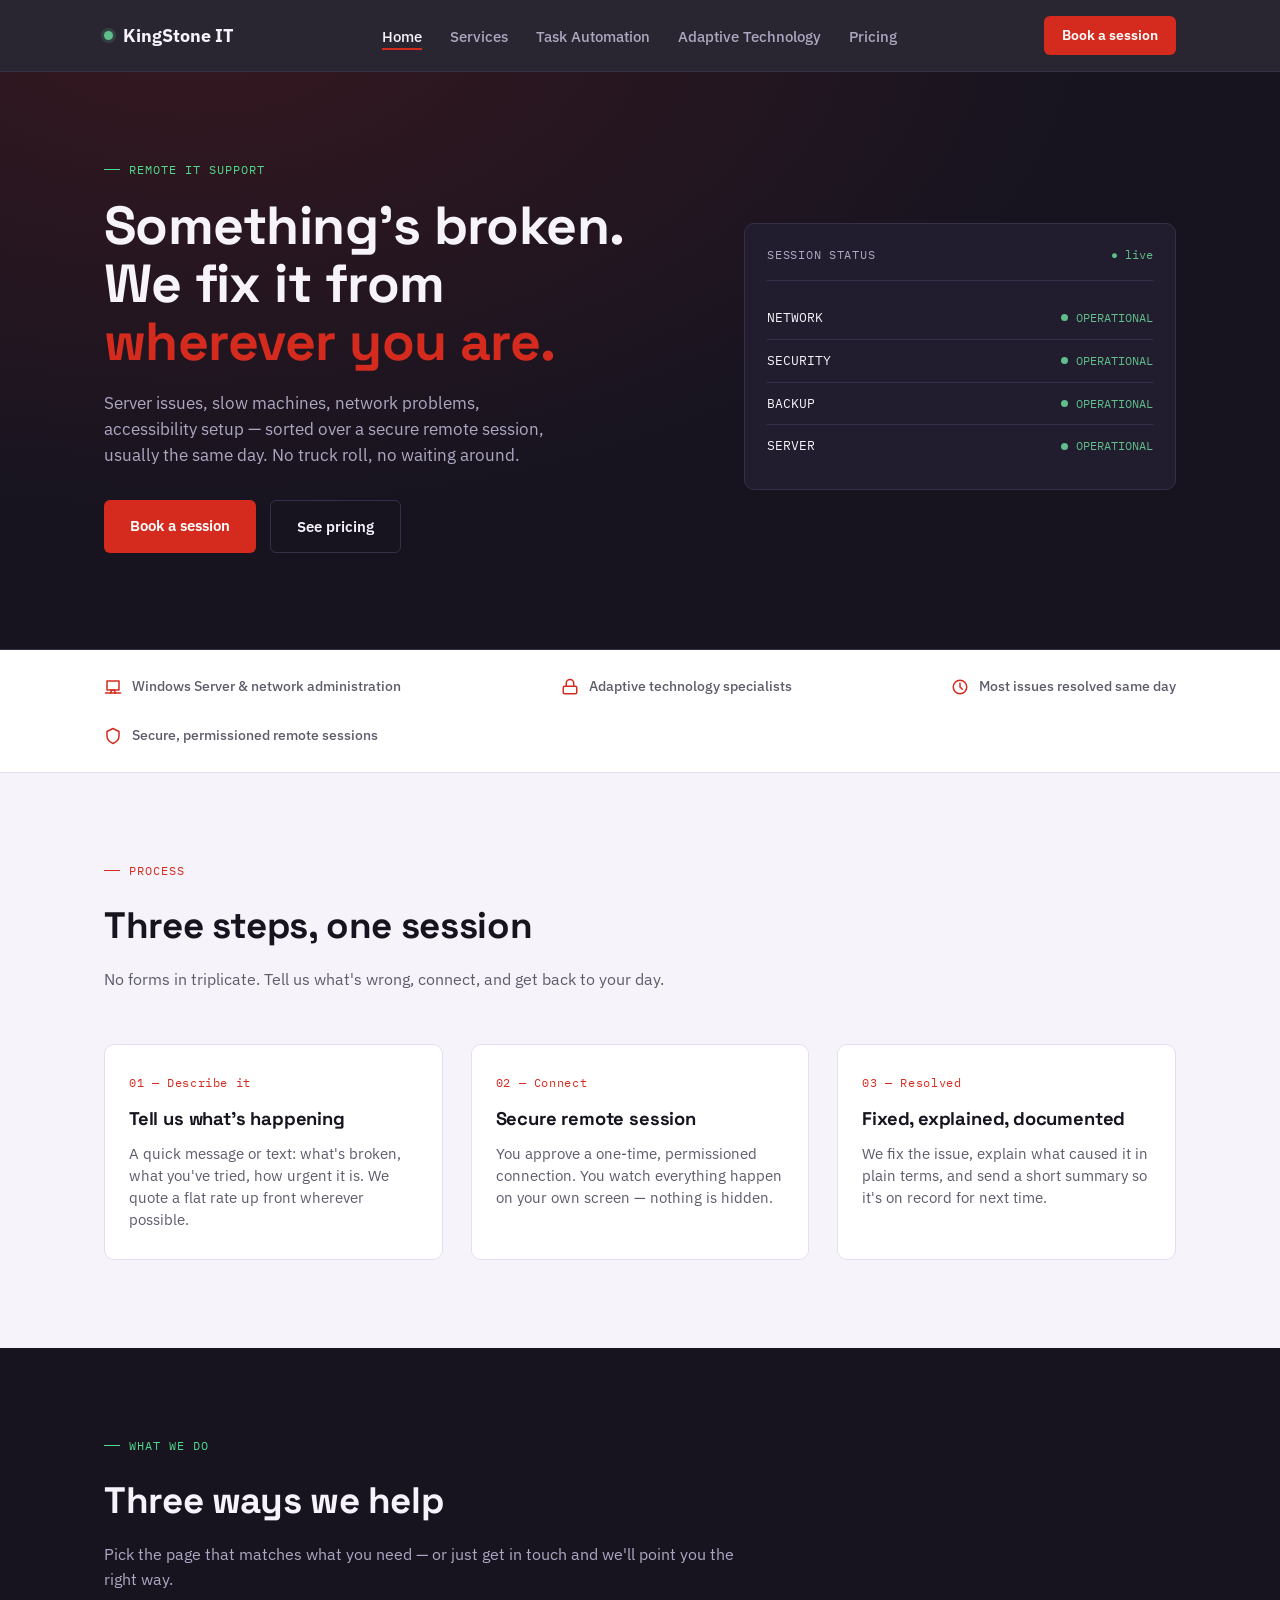
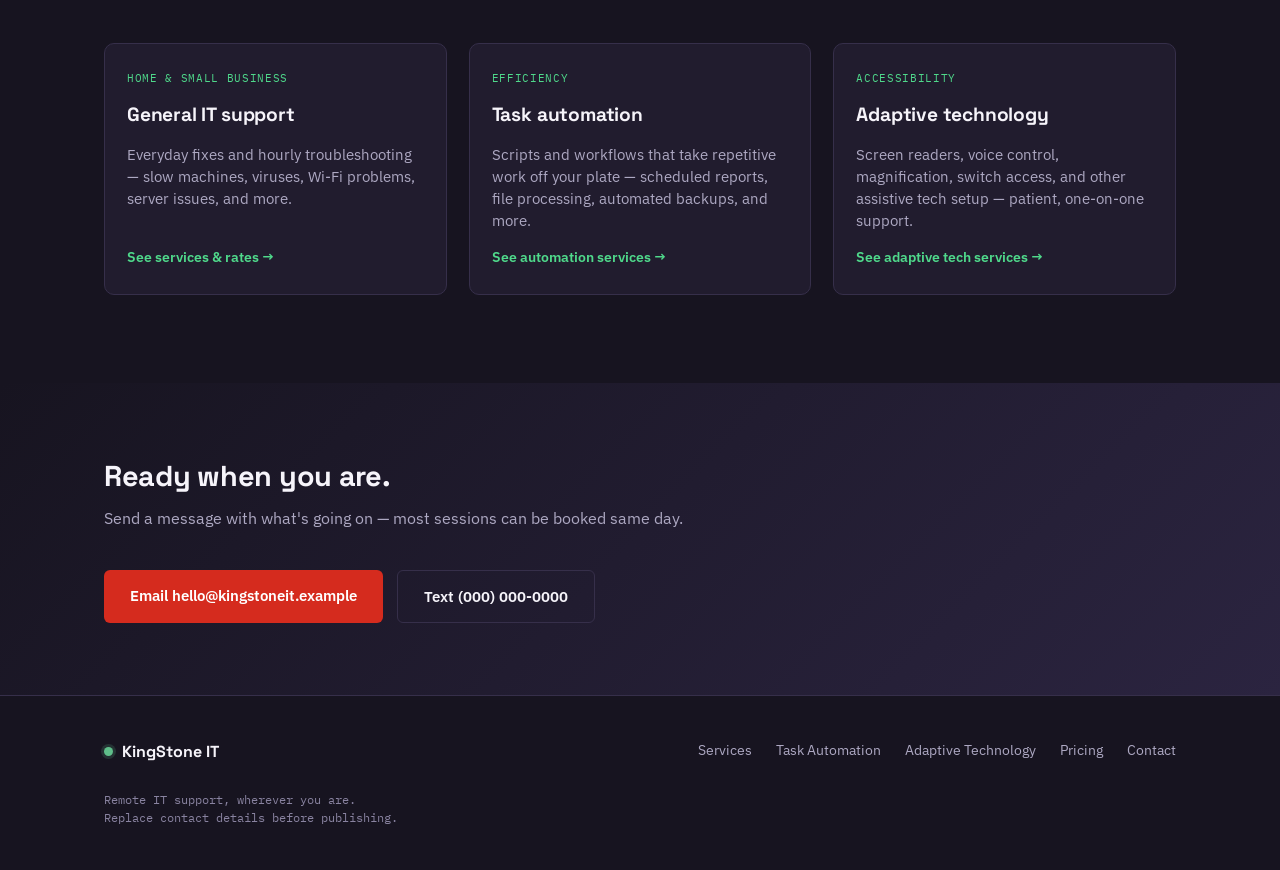
==== index.html @ d677c77c "Initial commit" ====
<!DOCTYPE html>
<html lang="en">
<head>
<meta charset="UTF-8">
<meta name="viewport" content="width=device-width, initial-scale=1.0">
<title>KingStone IT — Remote IT Support</title>
<meta name="description" content="Remote IT support for home, small business, and adaptive technology needs. Most sessions resolved the same day.">
<link rel="preconnect" href="https://fonts.googleapis.com">
<link rel="preconnect" href="https://fonts.gstatic.com" crossorigin>
<link href="https://fonts.googleapis.com/css2?family=Space+Grotesk:wght@500;600;700&family=IBM+Plex+Sans:wght@400;500;600&family=IBM+Plex+Mono:wght@400;500&display=swap" rel="stylesheet">
<link href="https://assets.calendly.com/assets/external/widget.css" rel="stylesheet">
<link rel="stylesheet" href="styles.css">
<link rel="stylesheet" href="automation-theme.css">
</head>
<body>
<a href="#main-content" class="skip-link">Skip to main content</a>

<nav aria-label="Primary">
  <div class="nav-inner">
    <a href="index.html" class="brand"><span class="brand-dot" aria-hidden="true"></span> KingStone IT</a>
    <ul class="nav-links" id="navLinks">
      <li><a href="index.html" aria-current="page">Home</a></li>
      <li><a href="services.html">Services</a></li>
      <li><a href="task-automation.html">Task Automation</a></li>
      <li><a href="adaptive-technology.html">Adaptive Technology</a></li>
      <li><a href="pricing.html">Pricing</a></li>
    </ul>
    <div style="display:flex; align-items:center; gap:10px;">
      <a href="https://calendly.com/kingstoneit/session" target="_blank" rel="noopener" class="nav-cta" onclick="return openCalendly(event)">Book a session</a>
      <button class="nav-toggle" id="navToggle" aria-label="Toggle menu" aria-controls="navLinks" aria-expanded="false">MENU</button>
    </div>
  </div>
</nav>

<header class="hero">
  <div class="wrap hero-grid">
    <div>
      <div class="eyebrow">Remote IT support</div>
      <h1>Something's broken.<br>We fix it from <em>wherever you are.</em></h1>
      <p class="lede">Server issues, slow machines, network problems, accessibility setup — sorted over a secure remote session, usually the same day. No truck roll, no waiting around.</p>
      <div class="hero-ctas">
        <a href="https://calendly.com/kingstoneit/session" target="_blank" rel="noopener" class="btn-primary" onclick="return openCalendly(event)">Book a session</a>
        <a href="pricing.html" class="btn-ghost">See pricing</a>
      </div>
    </div>
    <div class="board" role="img" aria-label="System status panel showing network, security, backup, and server as operational">
      <div class="board-head" aria-hidden="true">
        <span>Session status</span>
        <span>● live</span>
      </div>
      <div class="board-row" aria-hidden="true">
        <span class="label">NETWORK</span>
        <span class="status"><span class="pulse-dot"></span>OPERATIONAL</span>
      </div>
      <div class="board-row" aria-hidden="true">
        <span class="label">SECURITY</span>
        <span class="status"><span class="pulse-dot"></span>OPERATIONAL</span>
      </div>
      <div class="board-row" aria-hidden="true">
        <span class="label">BACKUP</span>
        <span class="status"><span class="pulse-dot"></span>OPERATIONAL</span>
      </div>
      <div class="board-row" aria-hidden="true">
        <span class="label">SERVER</span>
        <span class="status"><span class="pulse-dot"></span>OPERATIONAL</span>
      </div>
    </div>
  </div>
</header>

<main id="main-content">

<div class="trust">
  <div class="wrap trust-inner">
    <div class="trust-item">
      <svg aria-hidden="true" focusable="false" width="18" height="18" viewBox="0 0 24 24" fill="none" stroke-width="2" stroke-linecap="round" stroke-linejoin="round"><path d="M4 4h16v12H4z"/><path d="M2 20h20"/><path d="M9 20l1-4h4l1 4"/></svg>
      Windows Server &amp; network administration
    </div>
    <div class="trust-item">
      <svg aria-hidden="true" focusable="false" width="18" height="18" viewBox="0 0 24 24" fill="none" stroke-width="2" stroke-linecap="round" stroke-linejoin="round"><rect x="3" y="11" width="18" height="10" rx="2"/><path d="M7 11V7a5 5 0 0110 0v4"/></svg>
      Adaptive technology specialists
    </div>
    <div class="trust-item">
      <svg aria-hidden="true" focusable="false" width="18" height="18" viewBox="0 0 24 24" fill="none" stroke-width="2" stroke-linecap="round" stroke-linejoin="round"><circle cx="12" cy="12" r="9"/><path d="M12 7v5l3 3"/></svg>
      Most issues resolved same day
    </div>
    <div class="trust-item">
      <svg aria-hidden="true" focusable="false" width="18" height="18" viewBox="0 0 24 24" fill="none" stroke-width="2" stroke-linecap="round" stroke-linejoin="round"><path d="M12 2l8 4v6c0 5-3.5 8-8 10-4.5-2-8-5-8-10V6z"/></svg>
      Secure, permissioned remote sessions
    </div>
  </div>
</div>

<section class="how" id="how">
  <div class="wrap">
    <div class="section-head">
      <div class="eyebrow">Process</div>
      <h2>Three steps, one session</h2>
      <p>No forms in triplicate. Tell us what's wrong, connect, and get back to your day.</p>
    </div>
    <div class="steps">
      <div class="step">
        <div class="step-num mono">01 — Describe it</div>
        <h3>Tell us what's happening</h3>
        <p>A quick message or text: what's broken, what you've tried, how urgent it is. We quote a flat rate up front wherever possible.</p>
      </div>
      <div class="step">
        <div class="step-num mono">02 — Connect</div>
        <h3>Secure remote session</h3>
        <p>You approve a one-time, permissioned connection. You watch everything happen on your own screen — nothing is hidden.</p>
      </div>
      <div class="step">
        <div class="step-num mono">03 — Resolved</div>
        <h3>Fixed, explained, documented</h3>
        <p>We fix the issue, explain what caused it in plain terms, and send a short summary so it's on record for next time.</p>
      </div>
    </div>
  </div>
</section>

<section class="dark-section" id="services">
  <div class="wrap">
    <div class="section-head">
      <div class="eyebrow">What we do</div>
      <h2>Three ways we help</h2>
      <p>Pick the page that matches what you need — or just get in touch and we'll point you the right way.</p>
    </div>
    <div class="service-grid">
      <div class="service-card">
        <div class="tag">Home &amp; small business</div>
        <h3>General IT support</h3>
        <p class="desc">Everyday fixes and hourly troubleshooting — slow machines, viruses, Wi-Fi problems, server issues, and more.</p>
        <a href="services.html" class="card-link">See services &amp; rates →</a>
      </div>
      <div class="service-card">
        <div class="tag">Efficiency</div>
        <h3>Task automation</h3>
        <p class="desc">Scripts and workflows that take repetitive work off your plate — scheduled reports, file processing, automated backups, and more.</p>
        <a href="task-automation.html" class="card-link">See automation services →</a>
      </div>
      <div class="service-card">
        <div class="tag">Accessibility</div>
        <h3>Adaptive technology</h3>
        <p class="desc">Screen readers, voice control, magnification, switch access, and other assistive tech setup — patient, one-on-one support.</p>
        <a href="adaptive-technology.html" class="card-link">See adaptive tech services →</a>
      </div>
    </div>
  </div>
</section>

<div class="cta-band" id="contact">
  <div class="wrap cta-band-inner">
    <div>
      <h2>Ready when you are.</h2>
      <p>Send a message with what's going on — most sessions can be booked same day.</p>
    </div>
    <div style="display:flex; gap:14px; flex-wrap:wrap;">
      <a href="mailto:hello@kingstoneit.example" class="btn-primary">Email hello@kingstoneit.example</a>
      <a href="sms:+10000000000" class="btn-ghost">Text (000) 000-0000</a>
    </div>
  </div>
</div>

</main>

<footer>
  <div class="wrap footer-inner">
    <div>
      <div class="footer-brand"><span class="brand-dot" aria-hidden="true"></span> KingStone IT</div>
      <p class="footer-note">Remote IT support, wherever you are.<br>Replace contact details before publishing.</p>
    </div>
    <ul class="footer-links">
      <li><a href="services.html">Services</a></li>
      <li><a href="task-automation.html">Task Automation</a></li>
      <li><a href="adaptive-technology.html">Adaptive Technology</a></li>
      <li><a href="pricing.html">Pricing</a></li>
      <li><a href="#contact">Contact</a></li>
    </ul>
  </div>
</footer>

<script src="https://assets.calendly.com/assets/external/widget.js" type="text/javascript" async></script>
<script src="script.js"></script>
</body>
</html>
---- styles.css ----
:root{
  --ink:#10171F;
  --ink-2:#1A232D;
  --ink-3:#242F3B;
  --paper:#F5F3EE;
  --paper-2:#FFFFFF;
  --teal:#4FA8D6;
  --copper:#C13D2F;
  --copper-dark:#A02F23;
  --amber:#E8A33D;
  --ok-green:#5FBE8A;
  --slate:#5B6672;
  --slate-light:#A9B4BE;
  --border-light:#E4E0D6;
  --border-dark:#2E3946;
  --radius:10px;
}

*{box-sizing:border-box;}
html{scroll-behavior:smooth;}
body{
  margin:0;
  font-family:'IBM Plex Sans', sans-serif;
  color:var(--ink);
  background:var(--paper);
  line-height:1.5;
  -webkit-font-smoothing:antialiased;
}
h1,h2,h3{
  font-family:'Space Grotesk', sans-serif;
  margin:0;
  letter-spacing:-0.01em;
}
.mono{font-family:'IBM Plex Mono', monospace;}
a{color:inherit;}
img{max-width:100%;display:block;}
.wrap{
  max-width:1120px;
  margin:0 auto;
  padding:0 24px;
}
:focus-visible{
  outline:2px solid var(--teal);
  outline-offset:3px;
}
.skip-link{
  position:absolute;
  left:12px;
  top:-60px;
  background:var(--paper-2);
  color:var(--ink);
  padding:12px 18px;
  border-radius:6px;
  font-weight:600;
  font-size:0.9rem;
  text-decoration:none;
  z-index:100;
  transition:top .15s ease;
}
.skip-link:focus{top:12px;}

/* ---------- NAV ---------- */
nav{
  position:sticky;
  top:0;
  z-index:50;
  background:rgba(16,23,31,0.92);
  backdrop-filter:blur(8px);
  border-bottom:1px solid var(--border-dark);
}
.nav-inner{
  display:flex;
  align-items:center;
  justify-content:space-between;
  padding:16px 24px;
  max-width:1120px;
  margin:0 auto;
}
.brand{
  display:flex;
  align-items:center;
  gap:10px;
  color:var(--paper);
  font-weight:700;
  font-size:1.15rem;
  text-decoration:none;
}
.brand-dot{
  width:9px;height:9px;border-radius:50%;
  background:var(--ok-green);
  box-shadow:0 0 0 3px rgba(95,190,138,0.18);
}
.nav-links{
  display:flex;
  gap:28px;
  list-style:none;
  margin:0;padding:0;
}
.nav-links a{
  color:var(--slate-light);
  text-decoration:none;
  font-size:0.92rem;
  font-weight:500;
  transition:color .15s ease;
}
.nav-links a:hover{color:var(--paper);}
.nav-links a[aria-current="page"]{color:var(--paper); border-bottom:2px solid var(--copper); padding-bottom:2px;}
.nav-cta{
  background:var(--copper);
  color:#fff;
  padding:9px 18px;
  border-radius:6px;
  font-weight:600;
  font-size:0.88rem;
  text-decoration:none;
  white-space:nowrap;
  transition:background .15s ease;
}
.nav-cta:hover{background:var(--copper-dark);}
.nav-toggle{display:none;}

/* ---------- PAGE HERO (interior pages) ---------- */
.page-hero{
  background:
    radial-gradient(ellipse 900px 500px at 15% -10%, rgba(79,168,214,0.10), transparent),
    var(--ink);
  color:var(--paper);
  padding:64px 0 68px;
  border-bottom:1px solid var(--border-dark);
}
.page-hero h1{
  font-size:clamp(2rem, 4vw, 2.9rem);
  line-height:1.1;
  font-weight:700;
  max-width:22ch;
}
.page-hero p.lede{
  margin-top:18px;
  font-size:1.05rem;
  color:var(--slate-light);
  max-width:56ch;
}
.page-hero .hero-ctas{margin-top:28px;}

/* ---------- HOME HERO ---------- */
.hero{
  background:
    radial-gradient(ellipse 900px 500px at 15% -10%, rgba(79,168,214,0.10), transparent),
    var(--ink);
  color:var(--paper);
  padding:88px 0 96px;
  border-bottom:1px solid var(--border-dark);
}
.hero-grid{
  display:grid;
  grid-template-columns:1.15fr 0.85fr;
  gap:56px;
  align-items:center;
}
.eyebrow{
  font-family:'IBM Plex Mono', monospace;
  font-size:0.78rem;
  letter-spacing:0.08em;
  text-transform:uppercase;
  color:var(--teal);
  display:flex;
  align-items:center;
  gap:9px;
  margin-bottom:18px;
}
.eyebrow::before{
  content:"";
  width:16px;height:1px;
  background:var(--teal);
}
.hero h1{
  font-size:clamp(2.1rem, 4.4vw, 3.35rem);
  line-height:1.08;
  font-weight:700;
}
.hero h1 em{font-style:normal; color:var(--copper);}
.hero p.lede{
  margin-top:20px;
  font-size:1.08rem;
  color:var(--slate-light);
  max-width:46ch;
}
.hero-ctas{
  display:flex;
  gap:14px;
  margin-top:32px;
  flex-wrap:wrap;
}
.btn-primary{
  background:var(--copper);
  color:#fff;
  padding:14px 26px;
  border-radius:6px;
  font-weight:600;
  text-decoration:none;
  font-size:0.95rem;
  display:inline-block;
  transition:background .15s ease, transform .15s ease;
}
.btn-primary:hover{background:var(--copper-dark); transform:translateY(-1px);}
.btn-ghost{
  border:1px solid var(--border-dark);
  color:var(--paper);
  padding:14px 26px;
  border-radius:6px;
  font-weight:600;
  text-decoration:none;
  font-size:0.95rem;
  display:inline-block;
  transition:border-color .15s ease, background .15s ease;
}
.btn-ghost:hover{border-color:var(--teal); background:rgba(79,168,214,0.08);}

/* status board — signature element */
.board{
  background:var(--ink-2);
  border:1px solid var(--border-dark);
  border-radius:var(--radius);
  padding:22px;
}
.board-head{
  display:flex;
  justify-content:space-between;
  align-items:center;
  padding-bottom:16px;
  margin-bottom:16px;
  border-bottom:1px solid var(--border-dark);
}
.board-head span:first-child{
  font-family:'IBM Plex Mono', monospace;
  font-size:0.75rem;
  letter-spacing:0.06em;
  color:var(--slate-light);
  text-transform:uppercase;
}
.board-head span:last-child{
  font-family:'IBM Plex Mono', monospace;
  font-size:0.72rem;
  color:var(--ok-green);
}
.board-row{
  display:flex;
  align-items:center;
  justify-content:space-between;
  padding:11px 0;
  border-bottom:1px solid var(--border-dark);
}
.board-row:last-child{border-bottom:none;}
.board-row .label{
  font-family:'IBM Plex Mono', monospace;
  font-size:0.83rem;
  color:var(--paper);
}
.board-row .status{
  display:flex;
  align-items:center;
  gap:8px;
  font-family:'IBM Plex Mono', monospace;
  font-size:0.75rem;
  color:var(--ok-green);
}
.pulse-dot{
  width:7px;height:7px;
  border-radius:50%;
  background:var(--ok-green);
  box-shadow:0 0 0 0 rgba(95,190,138,0.5);
  animation:pulse 2.4s ease-out infinite;
}
@keyframes pulse{
  0%{box-shadow:0 0 0 0 rgba(95,190,138,0.45);}
  70%{box-shadow:0 0 0 7px rgba(95,190,138,0);}
  100%{box-shadow:0 0 0 0 rgba(95,190,138,0);}
}
@media (prefers-reduced-motion: reduce){
  .pulse-dot{animation:none;}
  html{scroll-behavior:auto;}
}

/* ---------- TRUST BAR ---------- */
.trust{
  background:var(--paper-2);
  border-bottom:1px solid var(--border-light);
  padding:26px 0;
}
.trust-inner{
  display:flex;
  flex-wrap:wrap;
  gap:28px 40px;
  justify-content:space-between;
}
.trust-item{
  display:flex;
  align-items:center;
  gap:10px;
  font-size:0.88rem;
  color:var(--slate);
  font-weight:500;
}
.trust-item svg{flex:none;stroke:var(--copper);}

/* ---------- SECTION SHARED ---------- */
section{padding:88px 0;}
.section-head{
  max-width:640px;
  margin-bottom:52px;
}
.section-head .eyebrow{color:var(--copper);}
.section-head .eyebrow::before{background:var(--copper);}
.section-head h2{
  font-size:clamp(1.7rem, 3vw, 2.3rem);
  font-weight:700;
}
.section-head p{
  color:var(--slate);
  margin-top:14px;
  font-size:1.02rem;
}

/* ---------- HOW IT WORKS ---------- */
.how{background:var(--paper);}
.steps{
  display:grid;
  grid-template-columns:repeat(3,1fr);
  gap:28px;
}
.step{
  background:var(--paper-2);
  border:1px solid var(--border-light);
  border-radius:var(--radius);
  padding:28px 24px;
  position:relative;
}
.step-num{
  font-family:'IBM Plex Mono', monospace;
  font-size:0.78rem;
  color:var(--copper);
  letter-spacing:0.05em;
}
.step h3{font-size:1.15rem; margin-top:14px; margin-bottom:10px;}
.step p{color:var(--slate); font-size:0.92rem; margin:0;}

/* ---------- DARK SECTION VARIANT ---------- */
.dark-section{background:var(--ink); color:var(--paper);}
.dark-section .section-head .eyebrow{color:var(--teal);}
.dark-section .section-head .eyebrow::before{background:var(--teal);}
.dark-section .section-head p{color:var(--slate-light);}

/* ---------- SERVICE / OVERVIEW CARDS ---------- */
.service-grid{
  display:grid;
  grid-template-columns:repeat(3,1fr);
  gap:22px;
}
.service-grid.cols-2{grid-template-columns:repeat(2,1fr);}
.service-card{
  background:var(--ink-2);
  border:1px solid var(--border-dark);
  border-radius:var(--radius);
  padding:26px 22px;
  display:flex;
  flex-direction:column;
  gap:14px;
}
.service-card .tag{
  font-family:'IBM Plex Mono', monospace;
  font-size:0.7rem;
  text-transform:uppercase;
  letter-spacing:0.06em;
  color:var(--teal);
}
.service-card h3{font-size:1.2rem;}
.service-card p.desc{color:var(--slate-light); font-size:0.92rem; margin:0;}
.service-card ul{
  margin:0;
  padding:0;
  list-style:none;
  display:flex;
  flex-direction:column;
  gap:9px;
}
.service-card li{
  font-size:0.88rem;
  color:var(--slate-light);
  display:flex;
  justify-content:space-between;
  gap:12px;
  padding-bottom:9px;
  border-bottom:1px dashed var(--border-dark);
}
.service-card li:last-child{border-bottom:none;padding-bottom:0;}
.service-card li .price{
  font-family:'IBM Plex Mono', monospace;
  color:var(--paper);
  white-space:nowrap;
}
.service-card .card-link{
  margin-top:auto;
  color:var(--teal);
  font-weight:600;
  font-size:0.9rem;
  text-decoration:none;
  display:inline-flex;
  align-items:center;
  gap:6px;
}
.service-card .card-link:hover{text-decoration:underline;}

/* ---------- LIGHT CARDS (used on light-background sections) ---------- */
.light-card{
  background:var(--paper-2);
  border:1px solid var(--border-light);
  border-radius:var(--radius);
  padding:26px 22px;
  display:flex;
  flex-direction:column;
  gap:14px;
}
.light-card .tag{
  font-family:'IBM Plex Mono', monospace;
  font-size:0.7rem;
  text-transform:uppercase;
  letter-spacing:0.06em;
  color:var(--copper);
}
.light-card h3{font-size:1.2rem;}
.light-card ul{
  margin:0;
  padding:0;
  list-style:none;
  display:flex;
  flex-direction:column;
  gap:9px;
}
.light-card li{
  font-size:0.88rem;
  color:var(--slate);
  display:flex;
  justify-content:space-between;
  gap:12px;
  padding-bottom:9px;
  border-bottom:1px dashed var(--border-light);
}
.light-card li:last-child{border-bottom:none;padding-bottom:0;}
.light-card li .price{
  font-family:'IBM Plex Mono', monospace;
  color:var(--ink);
  white-space:nowrap;
}

/* ---------- RETAINER / PRICING PLANS ---------- */
.retainer{background:var(--paper);}
.plans{
  display:grid;
  grid-template-columns:repeat(3,1fr);
  gap:24px;
}
.plan{
  background:var(--paper-2);
  border:1px solid var(--border-light);
  border-radius:var(--radius);
  padding:30px 26px;
  display:flex;
  flex-direction:column;
}
.plan.featured{border:2px solid var(--copper); position:relative;}
.plan.featured::before{
  content:"MOST POPULAR";
  position:absolute;
  top:-11px;
  left:26px;
  background:var(--copper);
  color:#fff;
  font-family:'IBM Plex Mono', monospace;
  font-size:0.65rem;
  letter-spacing:0.06em;
  padding:4px 10px;
  border-radius:4px;
}
.plan h3{font-size:1.1rem;}
.plan .price{
  font-family:'Space Grotesk', sans-serif;
  font-size:2.1rem;
  font-weight:700;
  margin:14px 0 4px;
}
.plan .price span{font-size:0.95rem; font-weight:500; color:var(--slate);}
.plan ul{
  list-style:none;
  padding:0;
  margin:20px 0 0;
  display:flex;
  flex-direction:column;
  gap:10px;
  flex:1;
}
.plan li{font-size:0.9rem; color:var(--slate); display:flex; gap:9px; align-items:flex-start;}
.plan li svg{flex:none; margin-top:3px; stroke:var(--ok-green);}

/* ---------- RATE TABLE (simple two-column list) ---------- */
.rate-table{
  background:var(--paper-2);
  border:1px solid var(--border-light);
  border-radius:var(--radius);
  overflow:hidden;
}
.rate-table .rate-row{
  display:flex;
  justify-content:space-between;
  gap:16px;
  padding:16px 22px;
  border-bottom:1px solid var(--border-light);
  font-size:0.94rem;
}
.rate-table .rate-row:last-child{border-bottom:none;}
.rate-table .rate-row .price{font-family:'IBM Plex Mono', monospace; color:var(--copper); white-space:nowrap;}

/* ---------- CTA BAND ---------- */
.cta-band{
  background:linear-gradient(135deg, var(--ink) 0%, var(--ink-3) 100%);
  color:var(--paper);
  padding:72px 0;
}
.cta-band-inner{
  display:flex;
  justify-content:space-between;
  align-items:center;
  flex-wrap:wrap;
  gap:24px;
}
.cta-band h2{font-size:1.8rem; max-width:34ch;}
.cta-band p{color:var(--slate-light); margin-top:8px;}

/* ---------- FOOTER ---------- */
footer{
  background:var(--ink);
  color:var(--slate-light);
  padding:44px 0 30px;
  border-top:1px solid var(--border-dark);
}
.footer-inner{
  display:flex;
  justify-content:space-between;
  align-items:flex-start;
  flex-wrap:wrap;
  gap:24px;
}
.footer-brand{
  display:flex;
  align-items:center;
  gap:9px;
  color:var(--paper);
  font-weight:700;
  font-family:'Space Grotesk', sans-serif;
}
.footer-links{
  display:flex;
  gap:24px;
  list-style:none;
  padding:0;margin:0;
  font-size:0.85rem;
}
.footer-links a{text-decoration:none; color:var(--slate-light);}
.footer-links a:hover{color:var(--teal);}
.footer-note{
  font-size:0.78rem;
  margin-top:26px;
  color:#7C8794;
  font-family:'IBM Plex Mono', monospace;
}

/* ---------- RESPONSIVE ---------- */
@media (max-width: 860px){
  .hero-grid{grid-template-columns:1fr;}
  .steps, .service-grid, .plans, .service-grid.cols-2{grid-template-columns:1fr;}
  .nav-links{
    position:fixed;
    top:64px;left:0;right:0;
    background:var(--ink);
    flex-direction:column;
    gap:0;
    padding:8px 24px 18px;
    border-bottom:1px solid var(--border-dark);
    display:none;
  }
  .nav-links.open{display:flex;}
  .nav-links a{padding:12px 0;border-bottom:1px solid var(--border-dark);}
  .nav-toggle{
    display:block;
    background:none;
    border:1px solid var(--border-dark);
    color:var(--paper);
    border-radius:6px;
    padding:8px 10px;
    font-family:'IBM Plex Mono', monospace;
    font-size:0.75rem;
  }
  .trust-inner{justify-content:flex-start;}
  .cta-band-inner{flex-direction:column;align-items:flex-start;}
  .rate-table .rate-row{flex-direction:column; gap:4px;}
}
---- automation-theme.css ----
/* Task Automation theme override — load this AFTER styles.css.
   Redefines the same color variables with a Canadian-red/mint palette
   instead of the site's default red/blue, so the cascade picks up
   these values while every structural rule in styles.css stays shared. */
:root{
  --ink:#171420;
  --ink-2:#211C2E;
  --ink-3:#2B2440;
  --paper:#F6F4FA;
  --paper-2:#FFFFFF;
  --teal:#4FD98B;
  --copper:#D52B1E;
  --copper-dark:#A81F16;
  --amber:#F0B429;
  --ok-green:#5FBE8A;
  --slate:#5E5B6B;
  --slate-light:#ADA8C2;
  --border-light:#E3DFF0;
  --border-dark:#362F4A;
}

/* The hero background glow in styles.css hardcodes the default blue as an
   rgba() (CSS variables can't be used inside rgba() color stops), so it
   needs its own override here to match the Canadian-red theme. */
.hero, .page-hero{
  background:
    radial-gradient(ellipse 900px 500px at 15% -10%, rgba(213,43,30,0.16), transparent),
    var(--ink);
}
.btn-ghost:hover{
  background:rgba(79,217,139,0.08);
}
.footer-note{
  color:#8983A0;
}
nav{
  background:rgba(23,20,32,0.92);
}
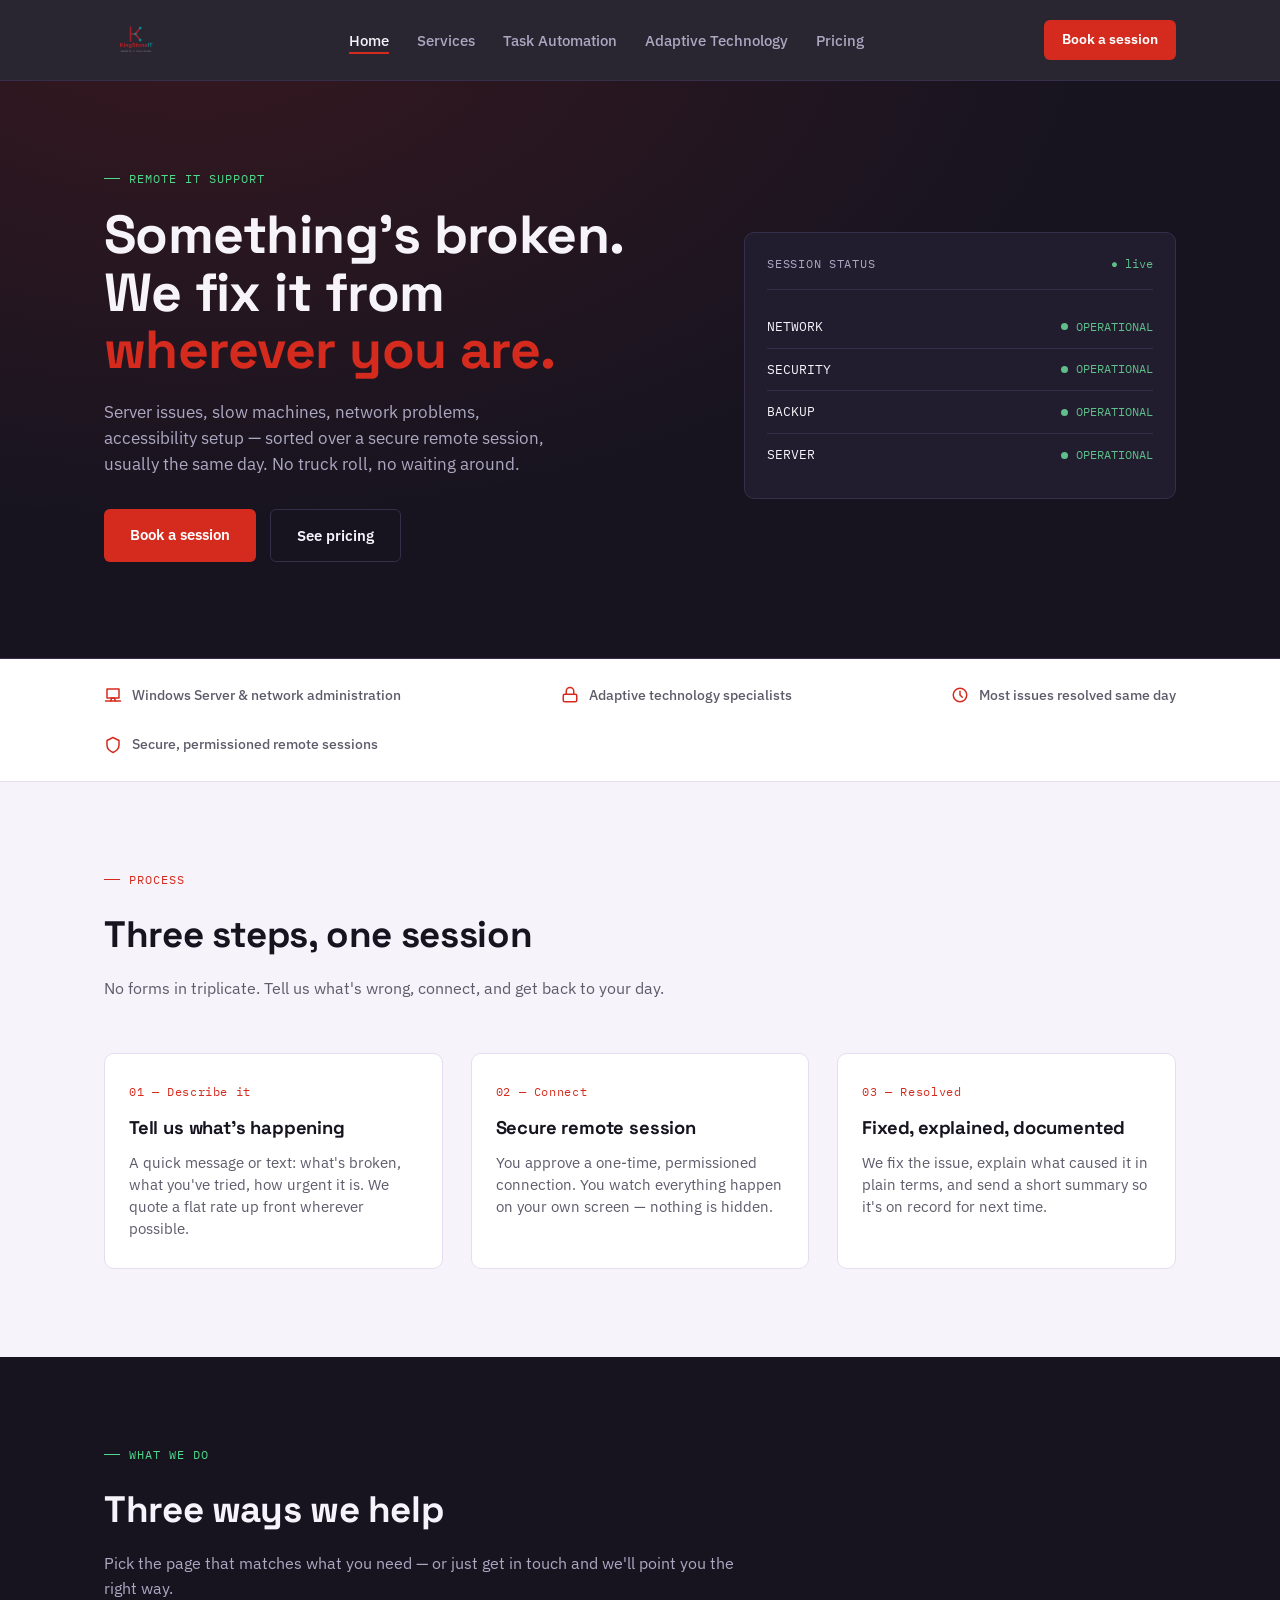
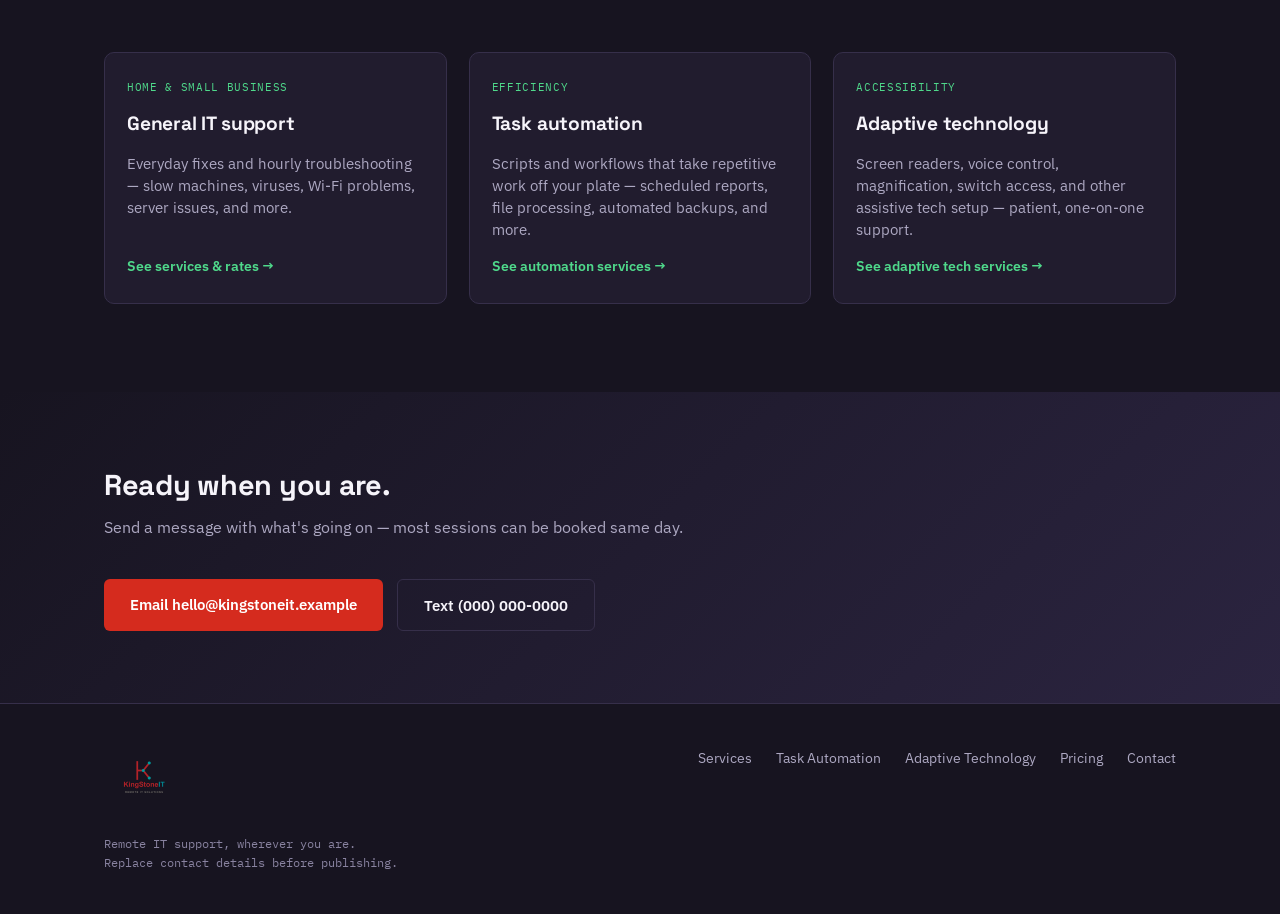
==== commit 72d065fc: "Switch to KingStoneIT.png logo" ====
--- a/index.html
+++ b/index.html
@@ -11,13 +11,14 @@
 <link href="https://assets.calendly.com/assets/external/widget.css" rel="stylesheet">
 <link rel="stylesheet" href="styles.css">
 <link rel="stylesheet" href="automation-theme.css">
+<link rel="icon" type="image/png" href="KingStoneIT-favicon.png">
 </head>
 <body>
 <a href="#main-content" class="skip-link">Skip to main content</a>
 
 <nav aria-label="Primary">
   <div class="nav-inner">
-    <a href="index.html" class="brand"><span class="brand-dot" aria-hidden="true"></span> KingStone IT</a>
+    <a href="index.html" class="brand"><img src="KingStoneIT.png" alt="KingStone IT" class="brand-icon"></a>
     <ul class="nav-links" id="navLinks">
       <li><a href="index.html" aria-current="page">Home</a></li>
       <li><a href="services.html">Services</a></li>
@@ -166,7 +167,7 @@
 <footer>
   <div class="wrap footer-inner">
     <div>
-      <div class="footer-brand"><span class="brand-dot" aria-hidden="true"></span> KingStone IT</div>
+      <div class="footer-brand"><img src="KingStoneIT.png" alt="KingStone IT" class="footer-icon"></div>
       <p class="footer-note">Remote IT support, wherever you are.<br>Replace contact details before publishing.</p>
     </div>
     <ul class="footer-links">
--- a/styles.css
+++ b/styles.css
@@ -85,10 +85,15 @@
   font-size:1.15rem;
   text-decoration:none;
 }
-.brand-dot{
-  width:9px;height:9px;border-radius:50%;
-  background:var(--ok-green);
-  box-shadow:0 0 0 3px rgba(95,190,138,0.18);
+.brand-icon{
+  height:48px;width:auto;
+  display:block;
+  flex-shrink:0;
+}
+.footer-icon{
+  height:60px;width:auto;
+  display:block;
+  flex-shrink:0;
 }
 .nav-links{
   display:flex;
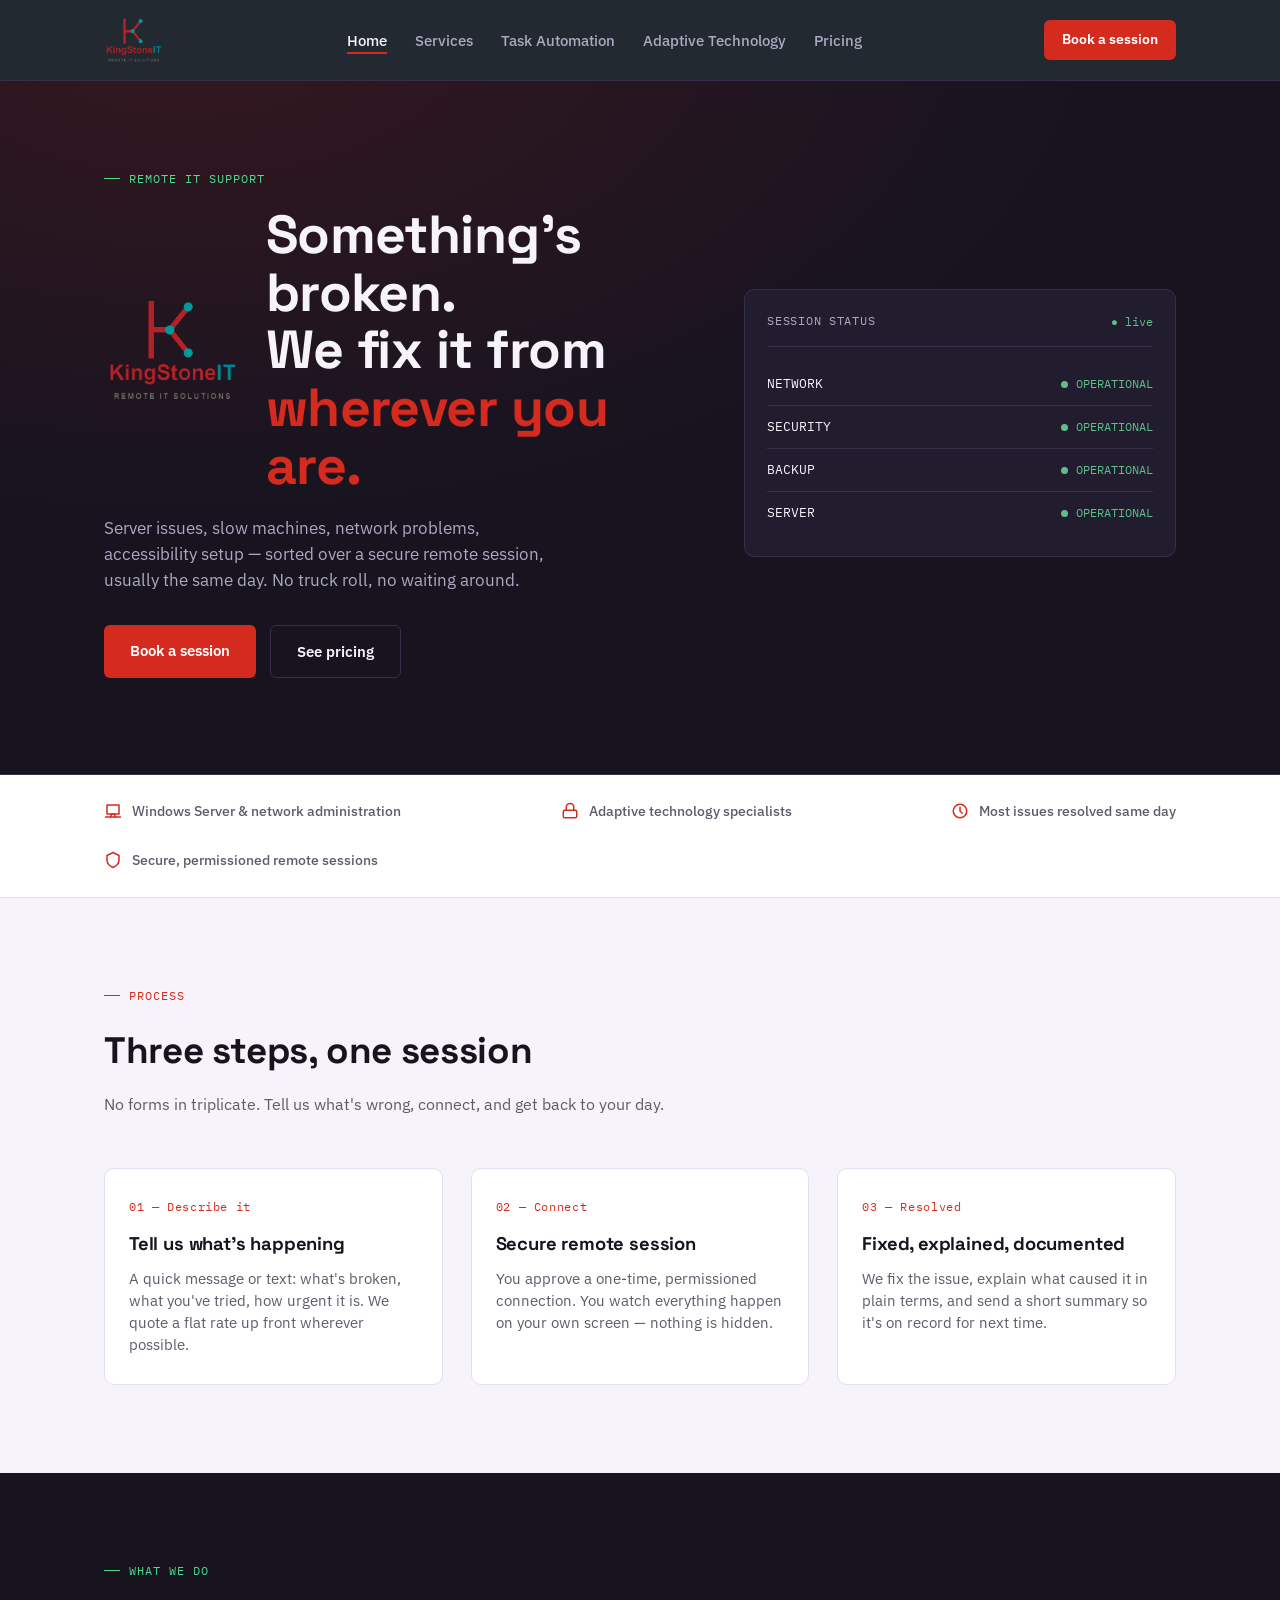
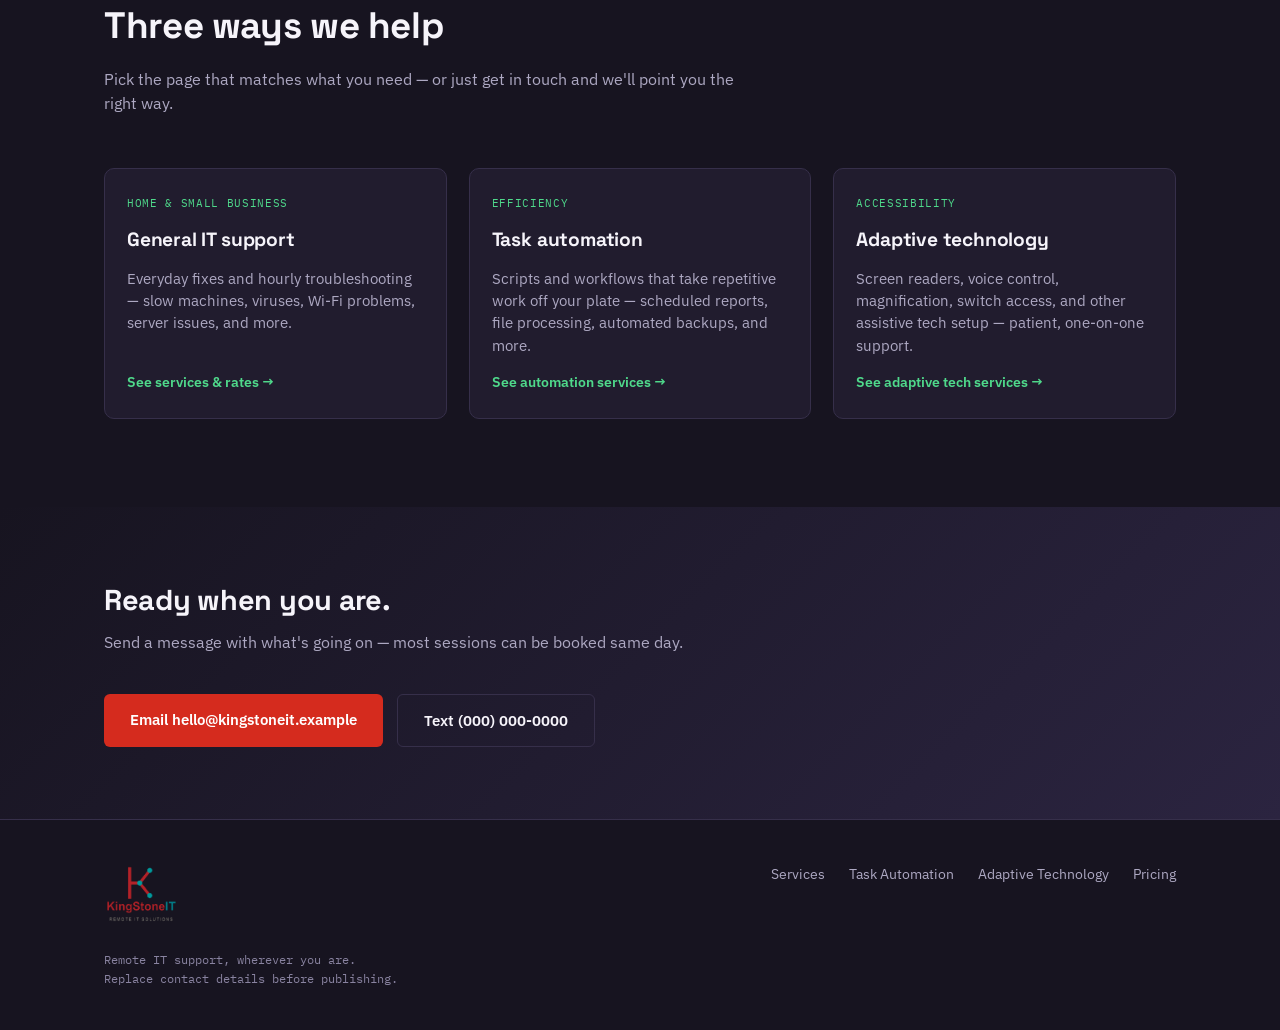
==== commit 3aedf76a: "Add logo to homepage hero, fix logo padding sitewide" ====
--- a/index.html
+++ b/index.html
@@ -18,7 +18,7 @@
 
 <nav aria-label="Primary">
   <div class="nav-inner">
-    <a href="index.html" class="brand"><img src="KingStoneIT.png" alt="KingStone IT" class="brand-icon"></a>
+    <a href="index.html" class="brand"><img src="KingStoneIT-trimmed.png" alt="KingStone IT" class="brand-icon"></a>
     <ul class="nav-links" id="navLinks">
       <li><a href="index.html" aria-current="page">Home</a></li>
       <li><a href="services.html">Services</a></li>
@@ -37,7 +37,10 @@
   <div class="wrap hero-grid">
     <div>
       <div class="eyebrow">Remote IT support</div>
-      <h1>Something's broken.<br>We fix it from <em>wherever you are.</em></h1>
+      <div class="hero-title-row">
+        <img src="KingStoneIT-trimmed.png" alt="" class="hero-logo">
+        <h1>Something's broken.<br>We fix it from <em>wherever you are.</em></h1>
+      </div>
       <p class="lede">Server issues, slow machines, network problems, accessibility setup — sorted over a secure remote session, usually the same day. No truck roll, no waiting around.</p>
       <div class="hero-ctas">
         <a href="https://calendly.com/kingstoneit/session" target="_blank" rel="noopener" class="btn-primary" onclick="return openCalendly(event)">Book a session</a>
@@ -167,20 +170,11 @@
 <footer>
   <div class="wrap footer-inner">
     <div>
-      <div class="footer-brand"><img src="KingStoneIT.png" alt="KingStone IT" class="footer-icon"></div>
+      <div class="footer-brand"><img src="KingStoneIT-trimmed.png" alt="KingStone IT" class="footer-icon"></div>
       <p class="footer-note">Remote IT support, wherever you are.<br>Replace contact details before publishing.</p>
     </div>
     <ul class="footer-links">
       <li><a href="services.html">Services</a></li>
       <li><a href="task-automation.html">Task Automation</a></li>
       <li><a href="adaptive-technology.html">Adaptive Technology</a></li>
-      <li><a href="pricing.html">Pricing</a></li>
-      <li><a href="#contact">Contact</a></li>
-    </ul>
-  </div>
-</footer>
-
-<script src="https://assets.calendly.com/assets/external/widget.js" type="text/javascript" async></script>
-<script src="script.js"></script>
-</body>
-</html>
+      <li><a href="pricing.html">Pricing</a></li>
--- a/styles.css
+++ b/styles.css
@@ -178,6 +178,16 @@
   width:16px;height:1px;
   background:var(--teal);
 }
+.hero-title-row{
+  display:flex;
+  align-items:center;
+  gap:24px;
+}
+.hero-logo{
+  height:110px;
+  width:auto;
+  flex-shrink:0;
+}
 .hero h1{
   font-size:clamp(2.1rem, 4.4vw, 3.35rem);
   line-height:1.08;
@@ -582,6 +592,7 @@
 @media (max-width: 860px){
   .hero-grid{grid-template-columns:1fr;}
   .steps, .service-grid, .plans, .service-grid.cols-2{grid-template-columns:1fr;}
+  .hero-logo{height:72px;}
   .nav-links{
     position:fixed;
     top:64px;left:0;right:0;
@@ -602,9 +613,4 @@
     border-radius:6px;
     padding:8px 10px;
     font-family:'IBM Plex Mono', monospace;
-    font-size:0.75rem;
-  }
-  .trust-inner{justify-content:flex-start;}
-  .cta-band-inner{flex-direction:column;align-items:flex-start;}
-  .rate-table .rate-row{flex-direction:column; gap:4px;}
-}
+    font-size:0.75r
--- a/automation-theme.css
+++ b/automation-theme.css
@@ -34,5 +34,4 @@
   color:#8983A0;
 }
 nav{
-  background:rgba(23,20,32,0.92);
-}
+  background:rgba(23,20,
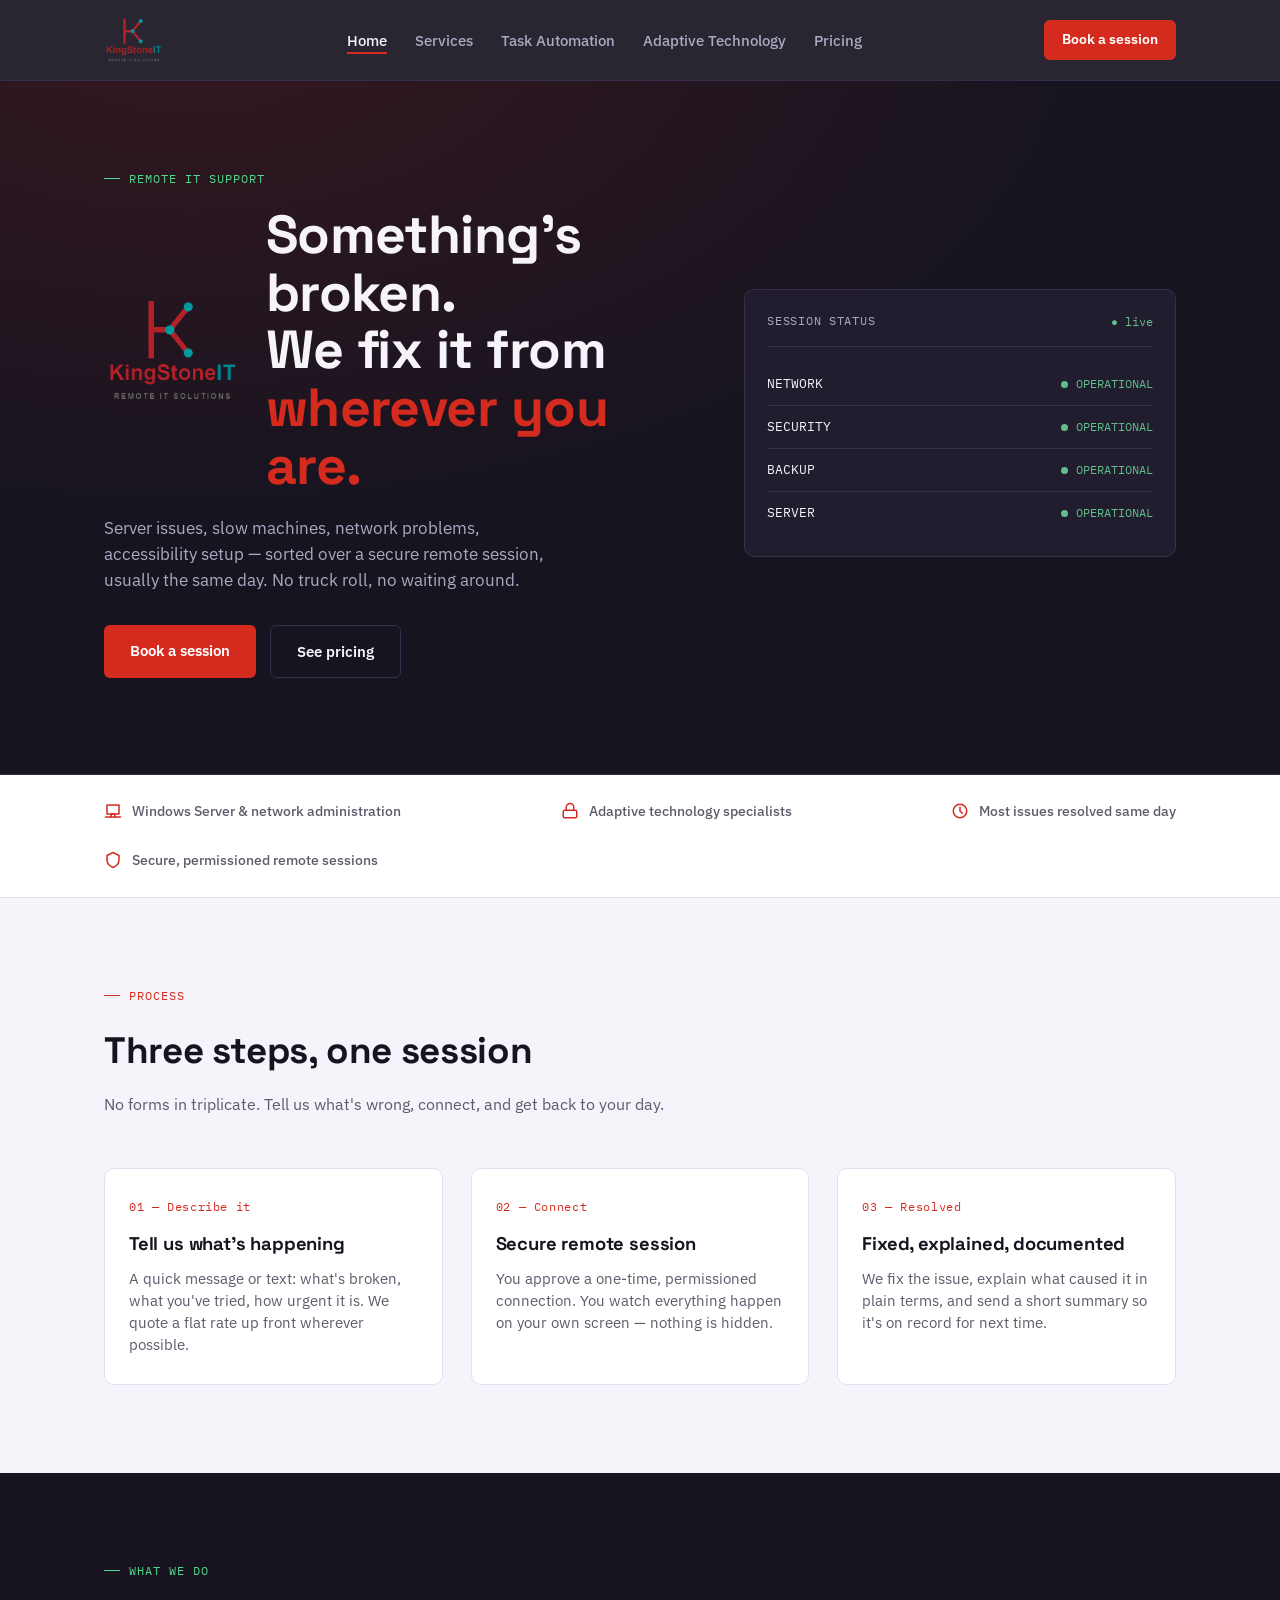
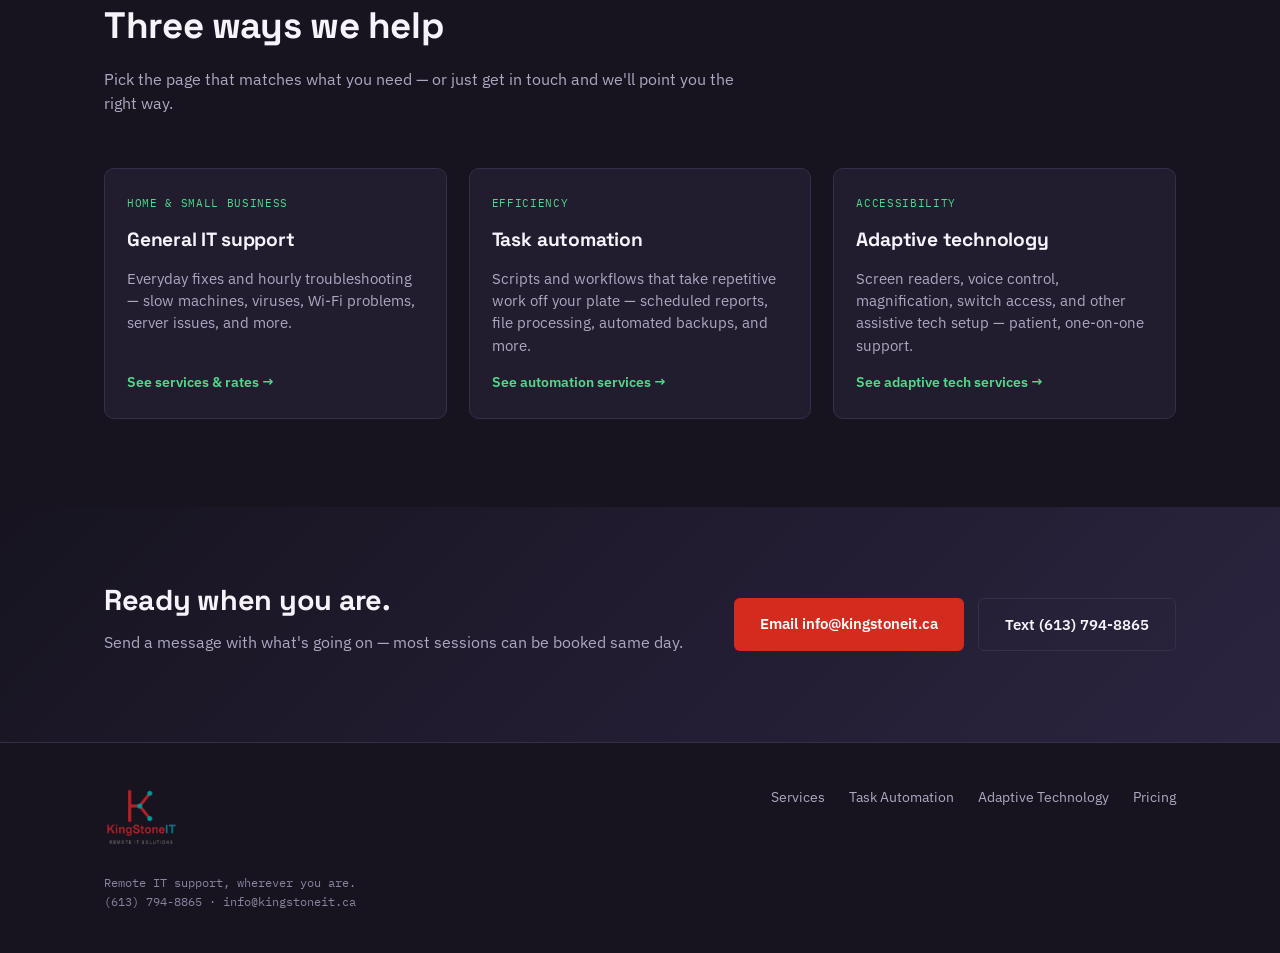
==== commit 3e6b058e: "Update contact info: phone and email" ====
--- a/index.html
+++ b/index.html
@@ -11,7 +11,10 @@
 <link href="https://assets.calendly.com/assets/external/widget.css" rel="stylesheet">
 <link rel="stylesheet" href="styles.css">
 <link rel="stylesheet" href="automation-theme.css">
-<link rel="icon" type="image/png" href="KingStoneIT-favicon.png">
+<link rel="icon" type="image/x-icon" href="favicon.ico">
+<link rel="icon" type="image/png" sizes="32x32" href="favicon-32x32.png">
+<link rel="icon" type="image/png" sizes="16x16" href="favicon-16x16.png">
+<link rel="apple-touch-icon" sizes="180x180" href="apple-touch-icon.png">
 </head>
 <body>
 <a href="#main-content" class="skip-link">Skip to main content</a>
@@ -159,8 +162,8 @@
       <p>Send a message with what's going on — most sessions can be booked same day.</p>
     </div>
     <div style="display:flex; gap:14px; flex-wrap:wrap;">
-      <a href="mailto:hello@kingstoneit.example" class="btn-primary">Email hello@kingstoneit.example</a>
-      <a href="sms:+10000000000" class="btn-ghost">Text (000) 000-0000</a>
+      <a href="mailto:info@kingstoneit.ca" class="btn-primary">Email info@kingstoneit.ca</a>
+      <a href="sms:+16137948865" class="btn-ghost">Text (613) 794-8865</a>
     </div>
   </div>
 </div>
@@ -171,7 +174,7 @@
   <div class="wrap footer-inner">
     <div>
       <div class="footer-brand"><img src="KingStoneIT-trimmed.png" alt="KingStone IT" class="footer-icon"></div>
-      <p class="footer-note">Remote IT support, wherever you are.<br>Replace contact details before publishing.</p>
+      <p class="footer-note">Remote IT support, wherever you are.<br>(613) 794-8865 · info@kingstoneit.ca</p>
     </div>
     <ul class="footer-links">
       <li><a href="services.html">Services</a></li>
--- a/styles.css
+++ b/styles.css
@@ -613,4 +613,12 @@
     border-radius:6px;
     padding:8px 10px;
     font-family:'IBM Plex Mono', monospace;
-    font-size:0.75r+    font-size:0.75rem;
+  }
+  .trust-inner{justify-content:flex-start;}
+  .cta-band-inner{flex-direction:column;align-items:flex-start;}
+  .rate-table .rate-row{flex-direction:column; gap:4px;}
+}
+@media (max-width: 480px){
+  .hero-title-row{flex-direction:column; align-items:flex-start; gap:12px;}
+}
--- a/automation-theme.css
+++ b/automation-theme.css
@@ -34,4 +34,5 @@
   color:#8983A0;
 }
 nav{
-  background:rgba(23,20,+  background:rgba(23,20,32,0.92);
+}
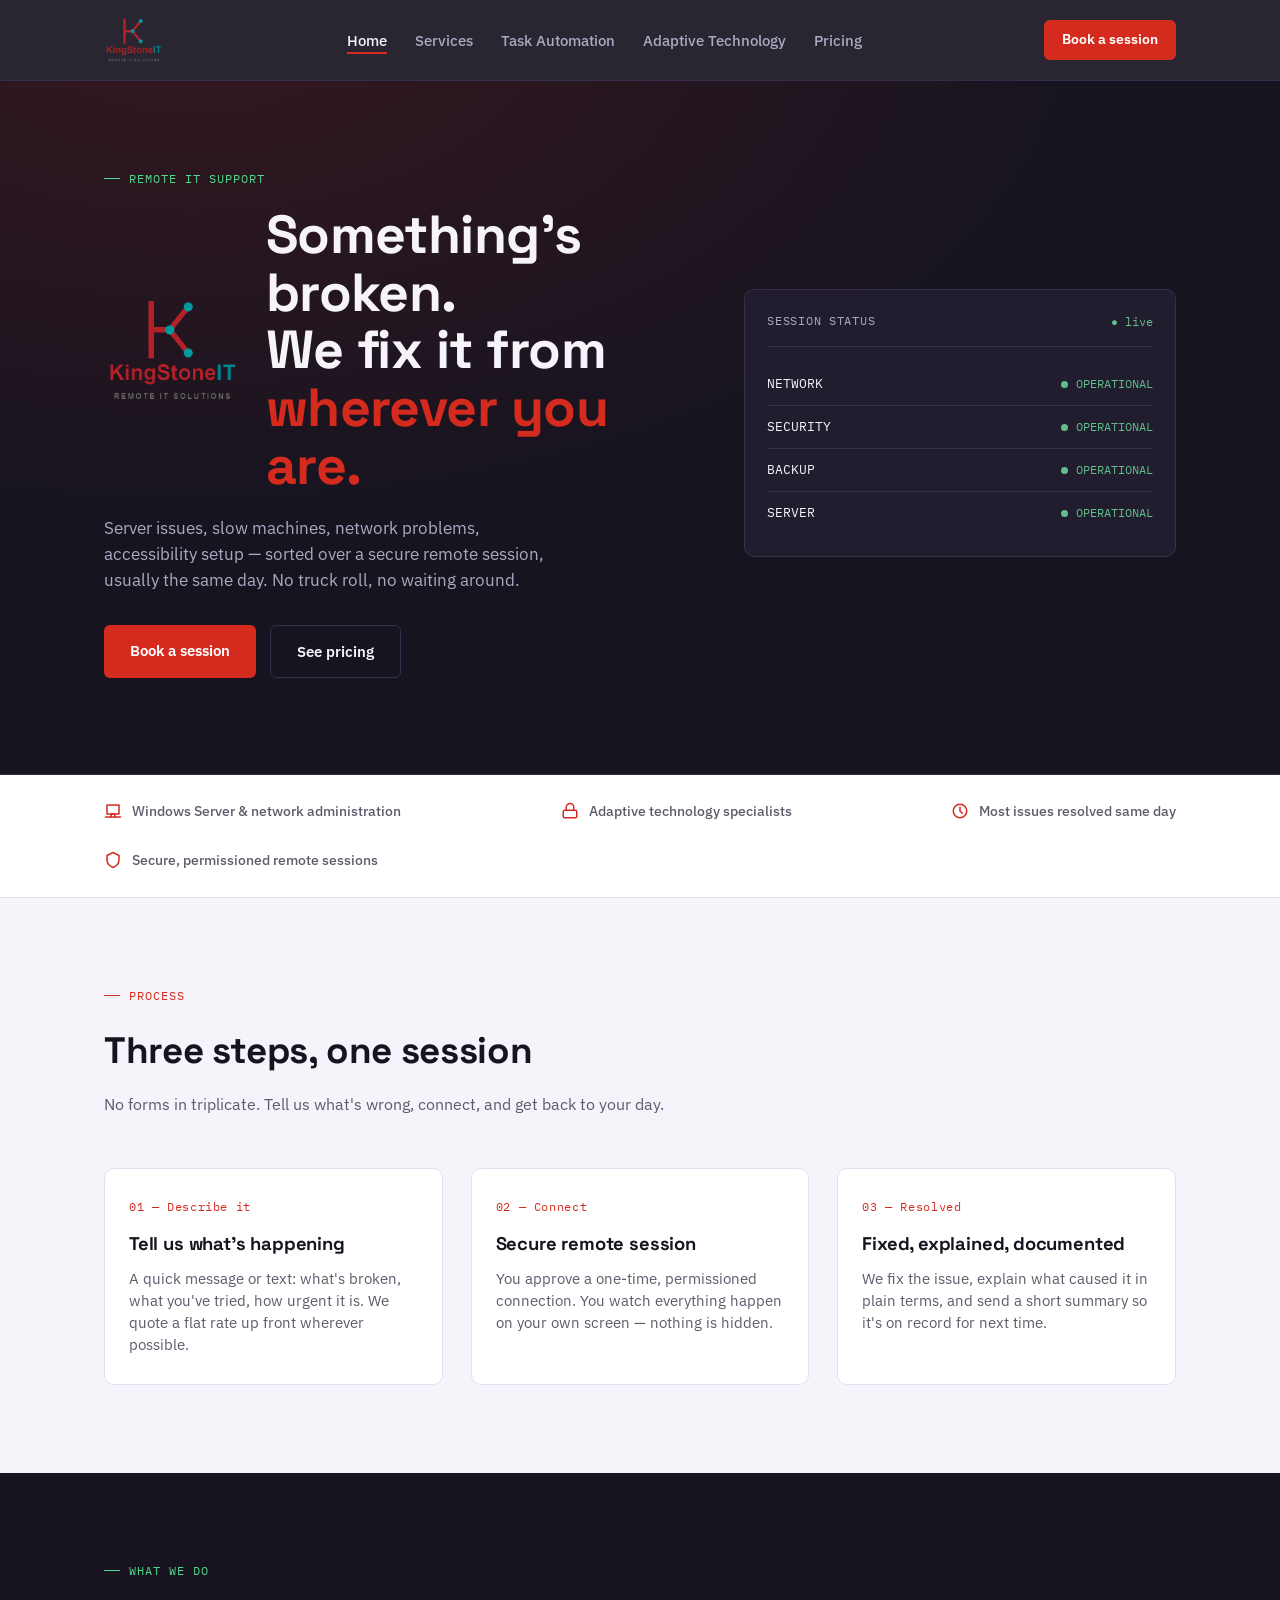
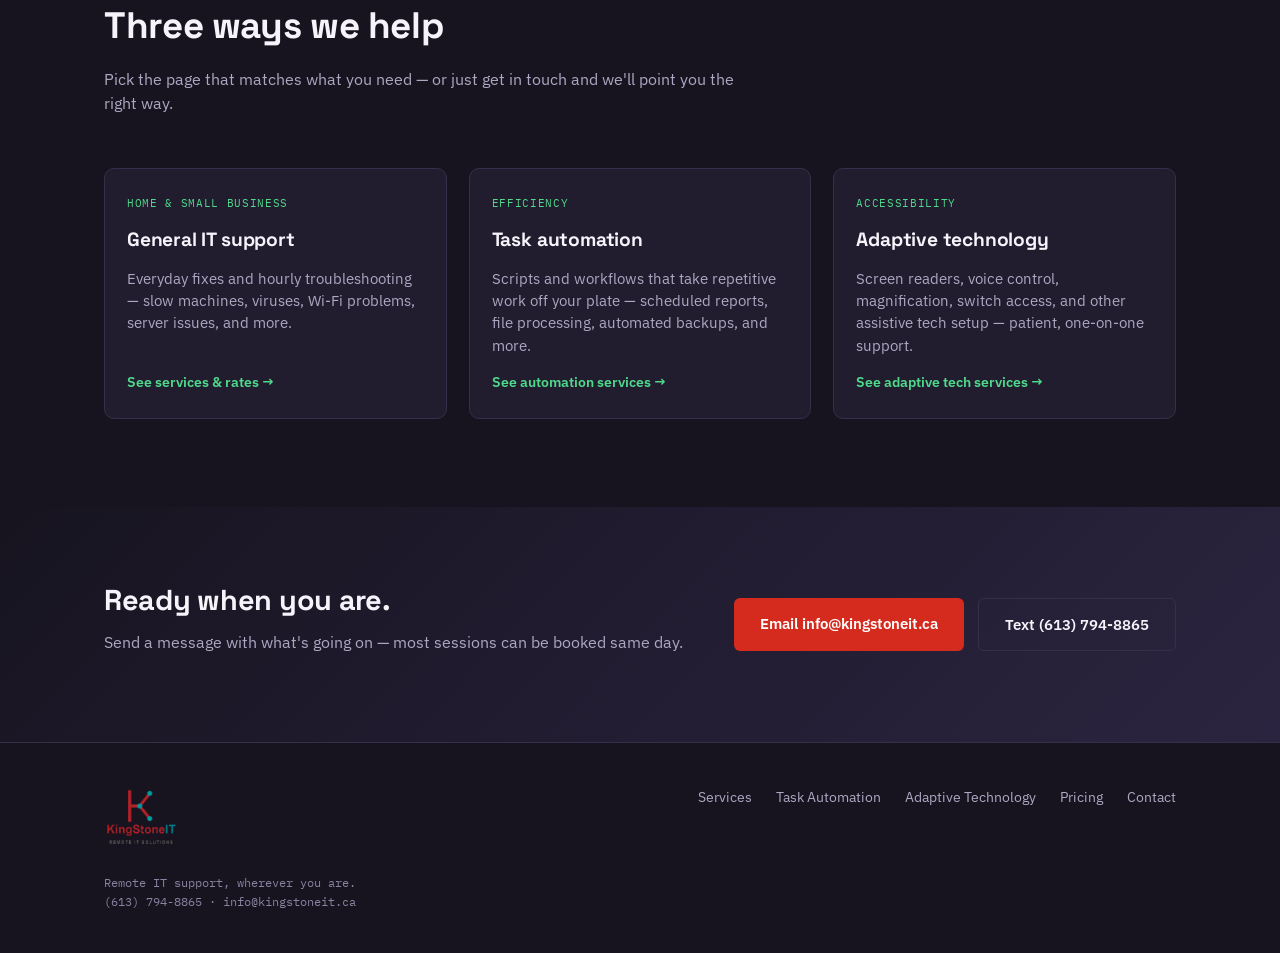
==== commit fc3d73d4: "Fix truncated HTML closing tags" ====
--- a/index.html
+++ b/index.html
@@ -30,7 +30,7 @@
       <li><a href="pricing.html">Pricing</a></li>
     </ul>
     <div style="display:flex; align-items:center; gap:10px;">
-      <a href="https://calendly.com/kingstoneit/session" target="_blank" rel="noopener" class="nav-cta" onclick="return openCalendly(event)">Book a session</a>
+      <a href="https://calendly.com/kingstoneit" target="_blank" rel="noopener" class="nav-cta" onclick="return openCalendly(event)">Book a session</a>
       <button class="nav-toggle" id="navToggle" aria-label="Toggle menu" aria-controls="navLinks" aria-expanded="false">MENU</button>
     </div>
   </div>
@@ -46,7 +46,7 @@
       </div>
       <p class="lede">Server issues, slow machines, network problems, accessibility setup — sorted over a secure remote session, usually the same day. No truck roll, no waiting around.</p>
       <div class="hero-ctas">
-        <a href="https://calendly.com/kingstoneit/session" target="_blank" rel="noopener" class="btn-primary" onclick="return openCalendly(event)">Book a session</a>
+        <a href="https://calendly.com/kingstoneit" target="_blank" rel="noopener" class="btn-primary" onclick="return openCalendly(event)">Book a session</a>
         <a href="pricing.html" class="btn-ghost">See pricing</a>
       </div>
     </div>
@@ -180,4 +180,13 @@
       <li><a href="services.html">Services</a></li>
       <li><a href="task-automation.html">Task Automation</a></li>
       <li><a href="adaptive-technology.html">Adaptive Technology</a></li>
-      <li><a href="pricing.html">Pricing</a></li>+      <li><a href="pricing.html">Pricing</a></li>
+      <li><a href="#contact">Contact</a></li>
+    </ul>
+  </div>
+</footer>
+
+<script src="https://assets.calendly.com/assets/external/widget.js" type="text/javascript" async></script>
+<script src="script.js"></script>
+</body>
+</html>
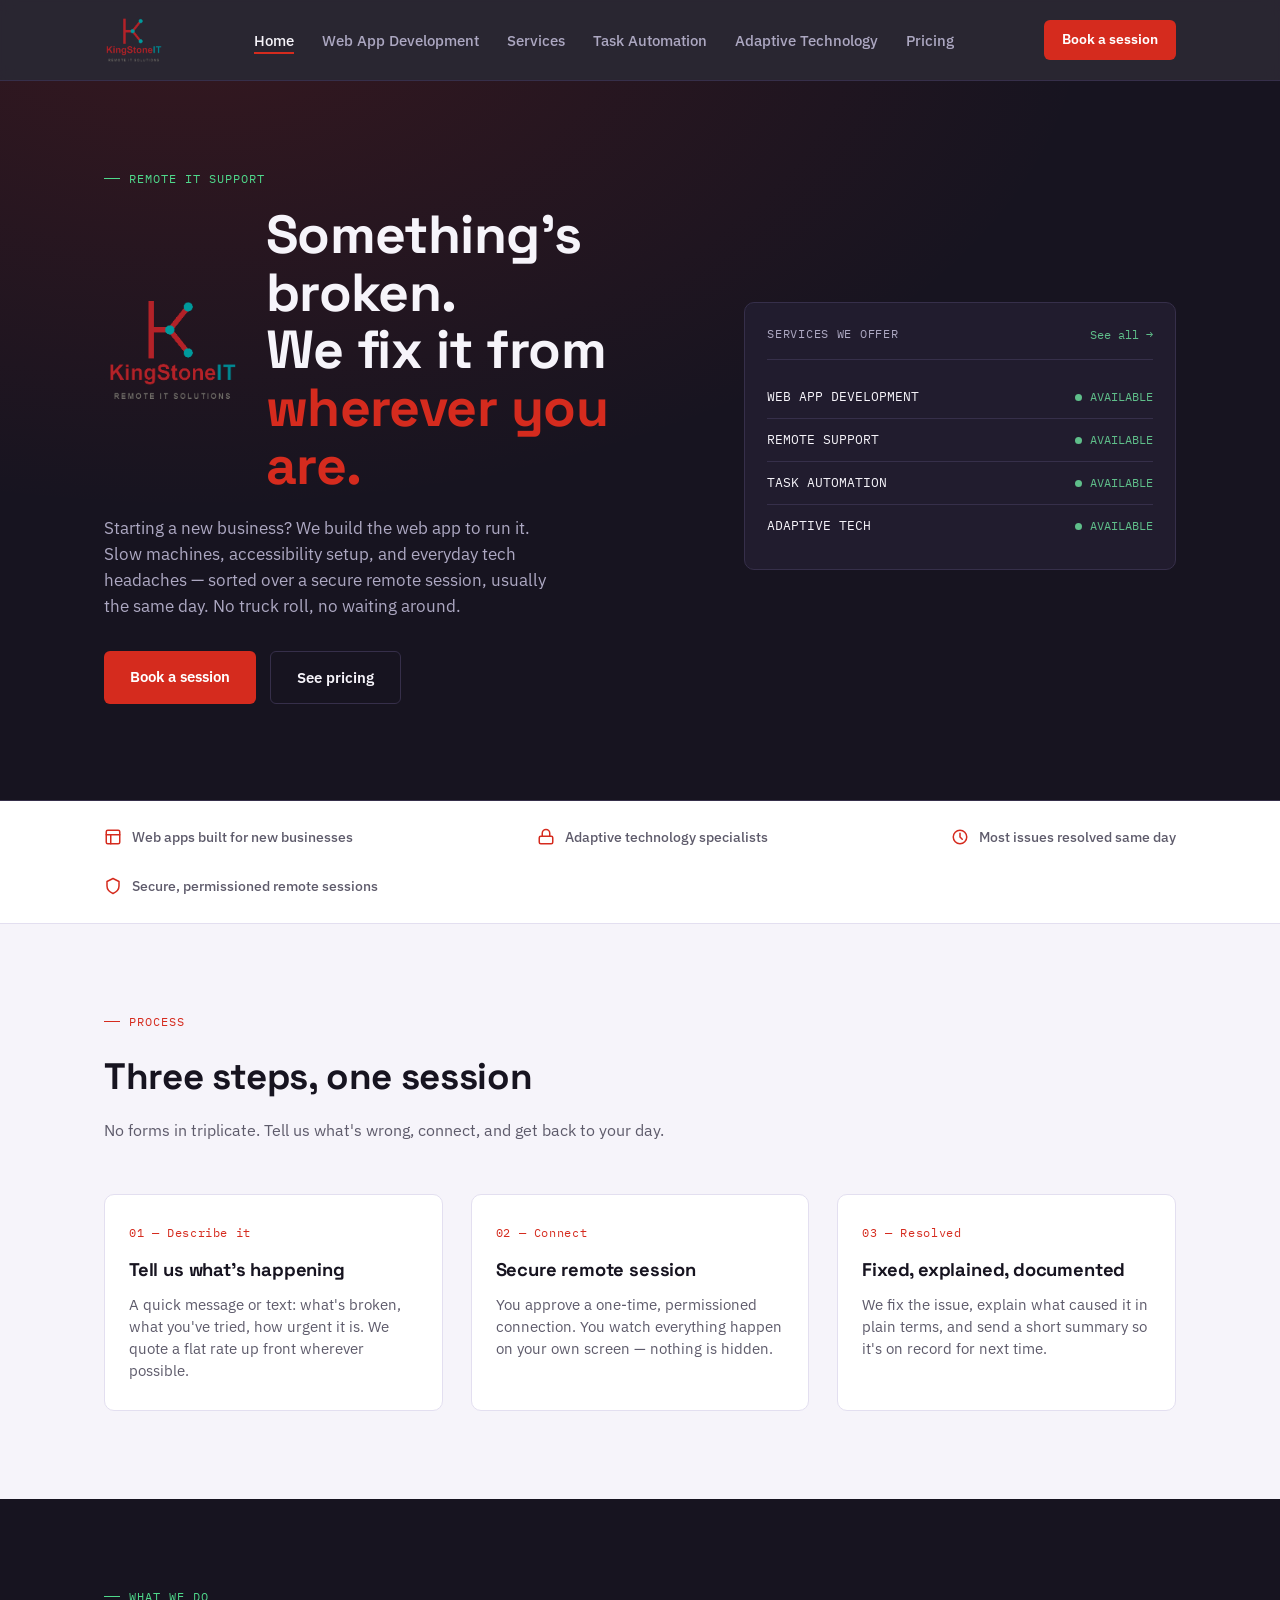
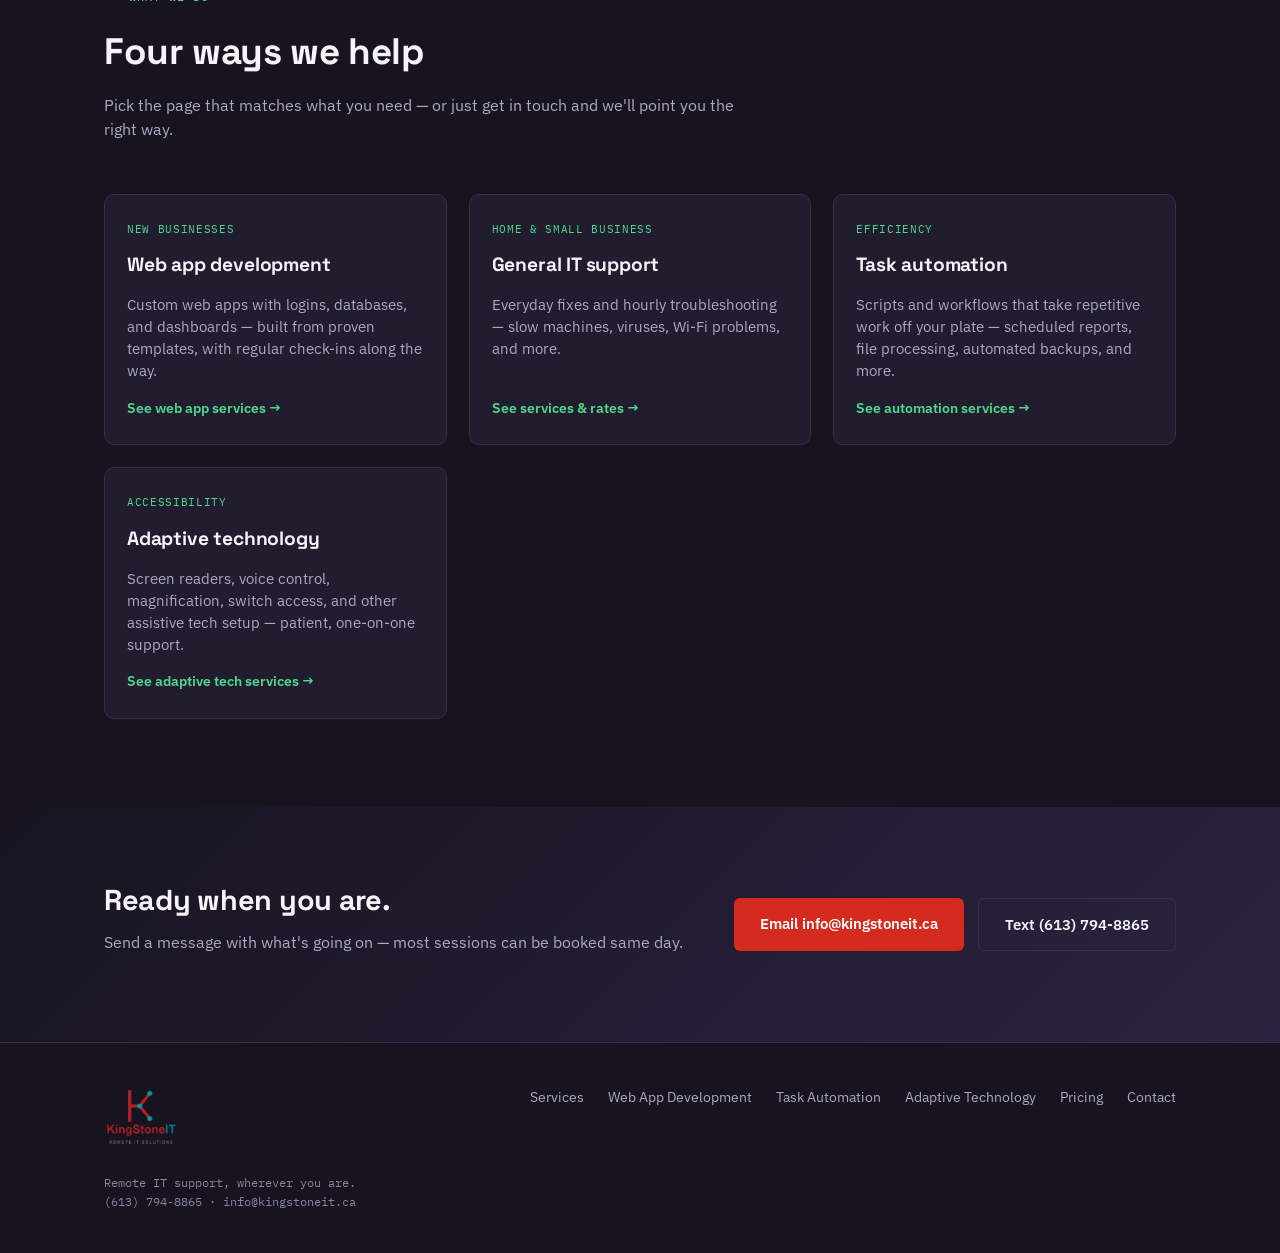
==== commit fff6b285: "Add web-app-development, remove network and security" ====
--- a/index.html
+++ b/index.html
@@ -4,7 +4,7 @@
 <meta charset="UTF-8">
 <meta name="viewport" content="width=device-width, initial-scale=1.0">
 <title>KingStone IT — Remote IT Support</title>
-<meta name="description" content="Remote IT support for home, small business, and adaptive technology needs. Most sessions resolved the same day.">
+<meta name="description" content="Remote IT support and web app development for new businesses, plus adaptive technology and task automation. Most sessions resolved the same day.">
 <link rel="preconnect" href="https://fonts.googleapis.com">
 <link rel="preconnect" href="https://fonts.gstatic.com" crossorigin>
 <link href="https://fonts.googleapis.com/css2?family=Space+Grotesk:wght@500;600;700&family=IBM+Plex+Sans:wght@400;500;600&family=IBM+Plex+Mono:wght@400;500&display=swap" rel="stylesheet">
@@ -24,6 +24,7 @@
     <a href="index.html" class="brand"><img src="KingStoneIT-trimmed.png" alt="KingStone IT" class="brand-icon"></a>
     <ul class="nav-links" id="navLinks">
       <li><a href="index.html" aria-current="page">Home</a></li>
+      <li><a href="web-app-development.html">Web App Development</a></li>
       <li><a href="services.html">Services</a></li>
       <li><a href="task-automation.html">Task Automation</a></li>
       <li><a href="adaptive-technology.html">Adaptive Technology</a></li>
@@ -44,32 +45,32 @@
         <img src="KingStoneIT-trimmed.png" alt="" class="hero-logo">
         <h1>Something's broken.<br>We fix it from <em>wherever you are.</em></h1>
       </div>
-      <p class="lede">Server issues, slow machines, network problems, accessibility setup — sorted over a secure remote session, usually the same day. No truck roll, no waiting around.</p>
+      <p class="lede">Starting a new business? We build the web app to run it. Slow machines, accessibility setup, and everyday tech headaches — sorted over a secure remote session, usually the same day. No truck roll, no waiting around.</p>
       <div class="hero-ctas">
         <a href="https://calendly.com/kingstoneit" target="_blank" rel="noopener" class="btn-primary" onclick="return openCalendly(event)">Book a session</a>
         <a href="pricing.html" class="btn-ghost">See pricing</a>
       </div>
     </div>
-    <div class="board" role="img" aria-label="System status panel showing network, security, backup, and server as operational">
+    <div class="board" role="img" aria-label="Services panel listing web app development, remote support, task automation, and adaptive technology as available services">
       <div class="board-head" aria-hidden="true">
-        <span>Session status</span>
-        <span>● live</span>
-      </div>
-      <div class="board-row" aria-hidden="true">
-        <span class="label">NETWORK</span>
-        <span class="status"><span class="pulse-dot"></span>OPERATIONAL</span>
-      </div>
-      <div class="board-row" aria-hidden="true">
-        <span class="label">SECURITY</span>
-        <span class="status"><span class="pulse-dot"></span>OPERATIONAL</span>
-      </div>
-      <div class="board-row" aria-hidden="true">
-        <span class="label">BACKUP</span>
-        <span class="status"><span class="pulse-dot"></span>OPERATIONAL</span>
-      </div>
-      <div class="board-row" aria-hidden="true">
-        <span class="label">SERVER</span>
-        <span class="status"><span class="pulse-dot"></span>OPERATIONAL</span>
+        <span>Services we offer</span>
+        <a href="services.html">See all &rarr;</a>
+      </div>
+      <div class="board-row" aria-hidden="true">
+        <span class="label">WEB APP DEVELOPMENT</span>
+        <span class="status"><span class="pulse-dot"></span>AVAILABLE</span>
+      </div>
+      <div class="board-row" aria-hidden="true">
+        <span class="label">REMOTE SUPPORT</span>
+        <span class="status"><span class="pulse-dot"></span>AVAILABLE</span>
+      </div>
+      <div class="board-row" aria-hidden="true">
+        <span class="label">TASK AUTOMATION</span>
+        <span class="status"><span class="pulse-dot"></span>AVAILABLE</span>
+      </div>
+      <div class="board-row" aria-hidden="true">
+        <span class="label">ADAPTIVE TECH</span>
+        <span class="status"><span class="pulse-dot"></span>AVAILABLE</span>
       </div>
     </div>
   </div>
@@ -80,8 +81,8 @@
 <div class="trust">
   <div class="wrap trust-inner">
     <div class="trust-item">
-      <svg aria-hidden="true" focusable="false" width="18" height="18" viewBox="0 0 24 24" fill="none" stroke-width="2" stroke-linecap="round" stroke-linejoin="round"><path d="M4 4h16v12H4z"/><path d="M2 20h20"/><path d="M9 20l1-4h4l1 4"/></svg>
-      Windows Server &amp; network administration
+      <svg aria-hidden="true" focusable="false" width="18" height="18" viewBox="0 0 24 24" fill="none" stroke-width="2" stroke-linecap="round" stroke-linejoin="round"><rect x="3" y="3" width="18" height="18" rx="2"/><path d="M3 9h18"/><path d="M9 21V9"/></svg>
+      Web apps built for new businesses
     </div>
     <div class="trust-item">
       <svg aria-hidden="true" focusable="false" width="18" height="18" viewBox="0 0 24 24" fill="none" stroke-width="2" stroke-linecap="round" stroke-linejoin="round"><rect x="3" y="11" width="18" height="10" rx="2"/><path d="M7 11V7a5 5 0 0110 0v4"/></svg>
@@ -129,14 +130,20 @@
   <div class="wrap">
     <div class="section-head">
       <div class="eyebrow">What we do</div>
-      <h2>Three ways we help</h2>
+      <h2>Four ways we help</h2>
       <p>Pick the page that matches what you need — or just get in touch and we'll point you the right way.</p>
     </div>
     <div class="service-grid">
+      <div class="service-card">
+        <div class="tag">New businesses</div>
+        <h3>Web app development</h3>
+        <p class="desc">Custom web apps with logins, databases, and dashboards — built from proven templates, with regular check-ins along the way.</p>
+        <a href="web-app-development.html" class="card-link">See web app services →</a>
+      </div>
       <div class="service-card">
         <div class="tag">Home &amp; small business</div>
         <h3>General IT support</h3>
-        <p class="desc">Everyday fixes and hourly troubleshooting — slow machines, viruses, Wi-Fi problems, server issues, and more.</p>
+        <p class="desc">Everyday fixes and hourly troubleshooting — slow machines, viruses, Wi-Fi problems, and more.</p>
         <a href="services.html" class="card-link">See services &amp; rates →</a>
       </div>
       <div class="service-card">
@@ -178,6 +185,7 @@
     </div>
     <ul class="footer-links">
       <li><a href="services.html">Services</a></li>
+      <li><a href="web-app-development.html">Web App Development</a></li>
       <li><a href="task-automation.html">Task Automation</a></li>
       <li><a href="adaptive-technology.html">Adaptive Technology</a></li>
       <li><a href="pricing.html">Pricing</a></li>
--- a/styles.css
+++ b/styles.css
@@ -253,11 +253,14 @@
   color:var(--slate-light);
   text-transform:uppercase;
 }
-.board-head span:last-child{
+.board-head span:last-child,
+.board-head a{
   font-family:'IBM Plex Mono', monospace;
   font-size:0.72rem;
   color:var(--ok-green);
-}
+  text-decoration:none;
+}
+.board-head a:hover{text-decoration:underline;}
 .board-row{
   display:flex;
   align-items:center;
@@ -364,6 +367,7 @@
 .dark-section .section-head .eyebrow{color:var(--teal);}
 .dark-section .section-head .eyebrow::before{background:var(--teal);}
 .dark-section .section-head p{color:var(--slate-light);}
+.dark-section .step h3{color:var(--ink);}
 
 /* ---------- SERVICE / OVERVIEW CARDS ---------- */
 .service-grid{
